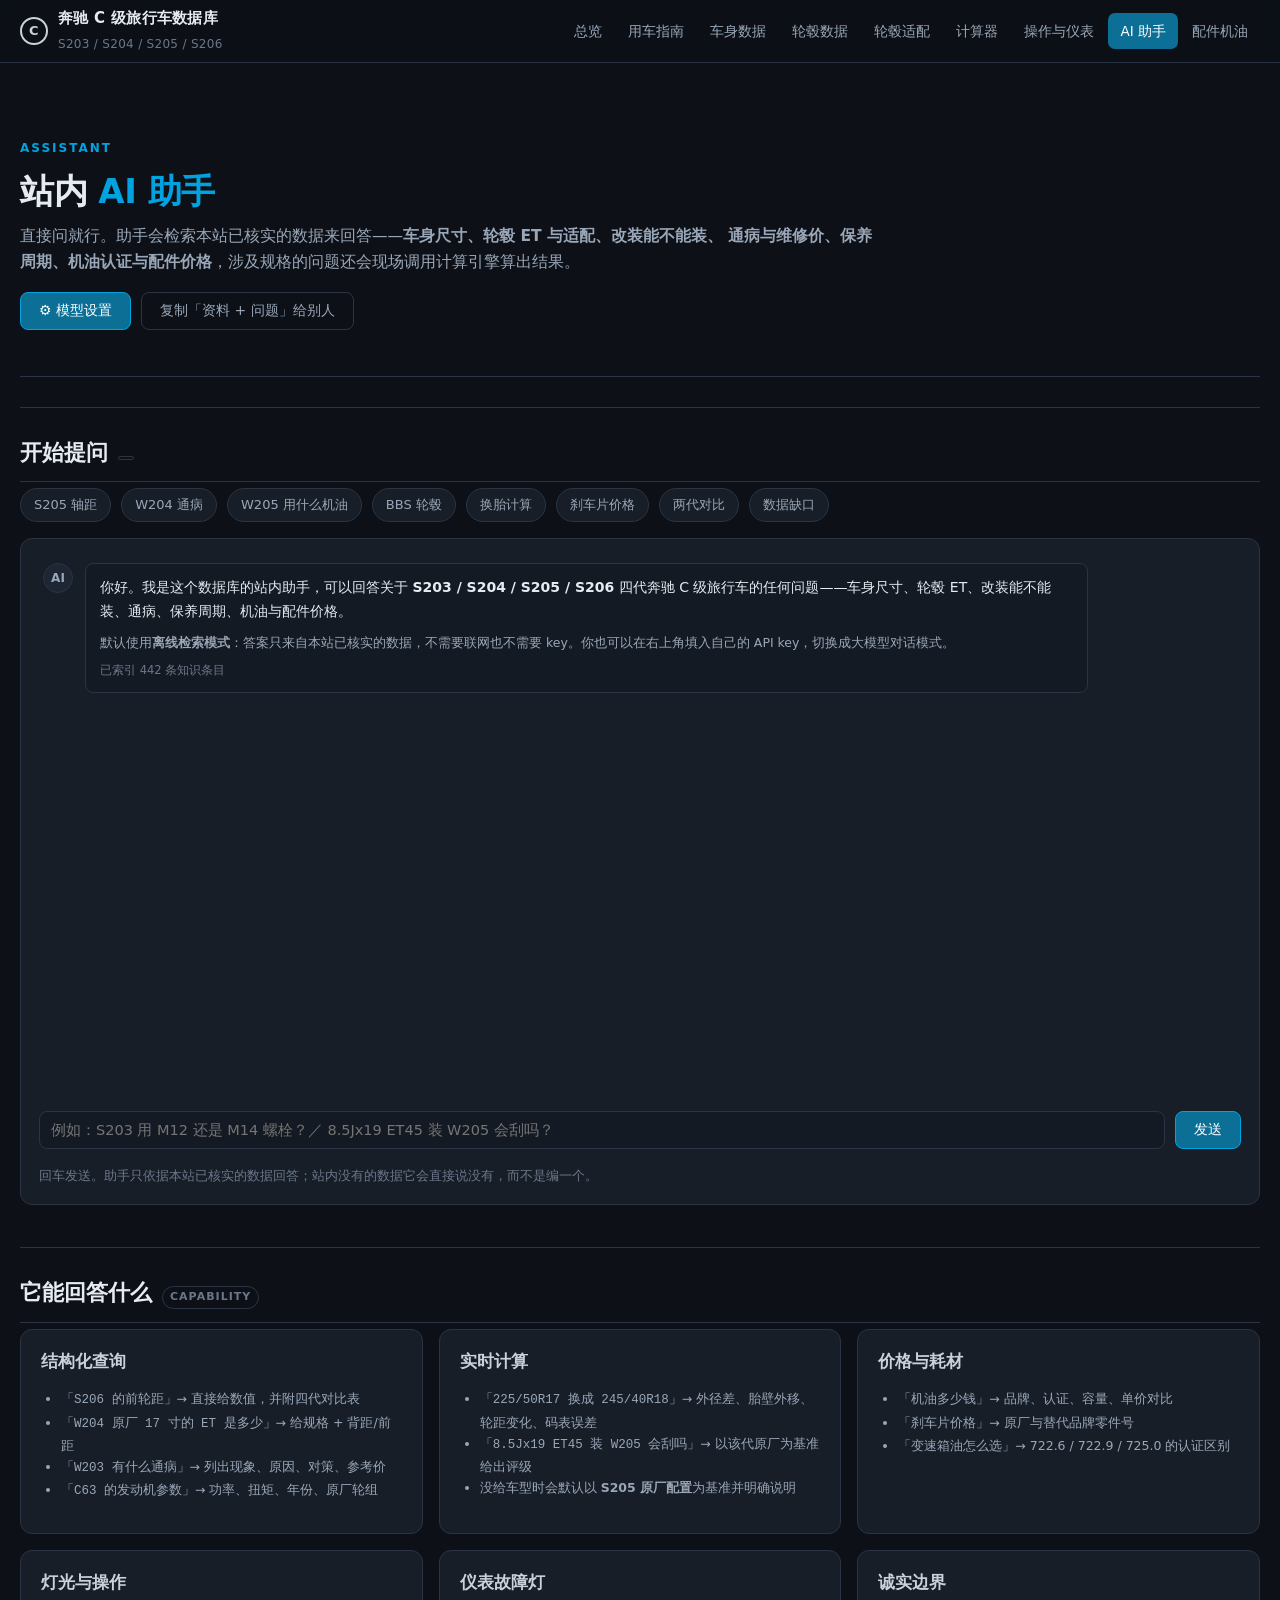
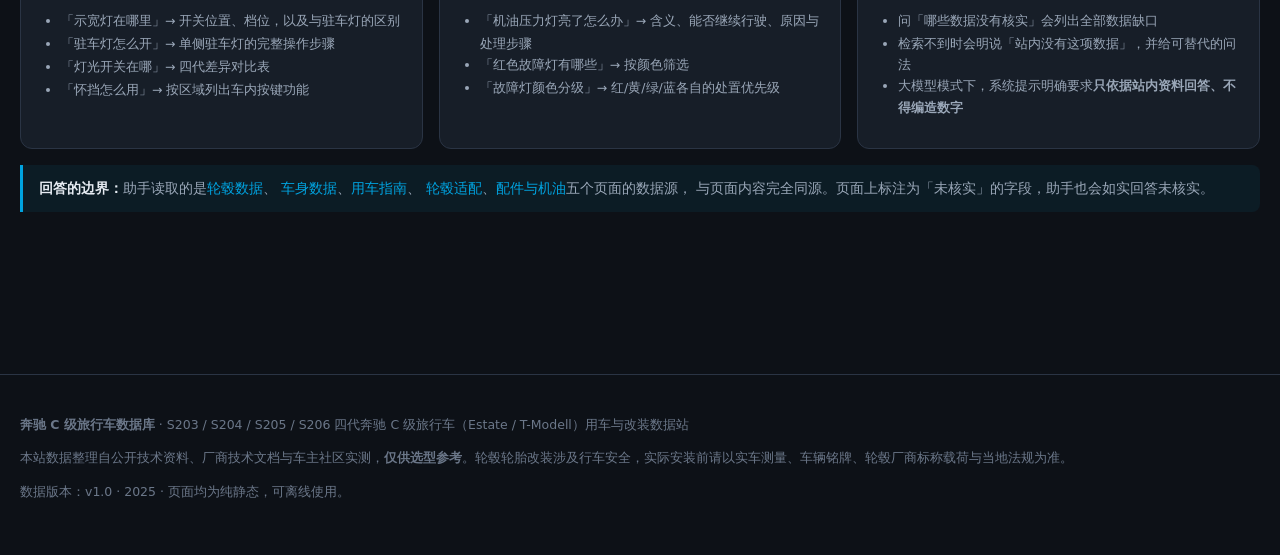
==== assistant.html @ 6a187854 "feat: 奔驰 C 级旅行车数据库（S203/S204/S205/S206） 纯静态站点，无框架、无构建、无依赖。  - 9 个页面：总览 / 用车指南 / 车身数据 / 轮毂数据 / 改装适配 /" ====
﻿<!DOCTYPE html>
<html lang="zh-CN">
<head>
<meta charset="UTF-8">
<meta name="viewport" content="width=device-width, initial-scale=1">
<title>AI 助手 · 奔驰 C 级旅行车数据库</title>
<meta name="description" content="奔驰 C 级旅行车数据库的站内 AI 助手：可以直接提问车身尺寸、轮毂 ET、改装能不能装、通病、保养周期、机油与配件价格，答案全部来自本站已核实数据。">
<link rel="icon" href="favicon.svg" type="image/svg+xml">
<link rel="stylesheet" href="assets/css/style.css">
</head>
<body>

<header class="topbar" id="site-header"></header>

<main class="wrap">

  <div class="hero">
    <span class="eyebrow">Assistant</span>
    <h1>站内 <span class="accent">AI 助手</span></h1>
    <p>直接问就行。助手会检索本站已核实的数据来回答——<strong>车身尺寸、轮毂 ET 与适配、改装能不能装、
       通病与维修价、保养周期、机油认证与配件价格</strong>，涉及规格的问题还会现场调用计算引擎算出结果。</p>
    <div class="toolbar mt16">
      <button type="button" id="llm-toggle">⚙ 模型设置</button>
      <button type="button" class="ghost" id="llm-copy">复制「资料 + 问题」给别人</button>
    </div>
  </div>

  <!-- ================= 模型设置 ================= -->
  <section id="llm-settings" class="hidden">
    <h2 id="settings">模型设置<span class="tag">可选</span></h2>
    <p class="lead">默认的<strong>离线检索模式</strong>不需要任何配置，答案完全来自本站数据。
       如果你希望助手用更自然的语言组织回答，可以填入自己的 API key 切换到<strong>大模型模式</strong>——
       检索到的本站资料会作为上下文一起发送，所以它仍然只依据本站数据回答。</p>

    <div class="grid cols-2">
      <div class="calc-panel">
        <div class="field">
          <label style="display:flex;align-items:center;gap:8px;cursor:pointer">
            <input type="checkbox" id="llm-enabled" style="width:auto">
            <span>启用大模型模式</span>
          </label>
        </div>
        <div class="field">
          <label>API Base URL <span class="hint">OpenAI 兼容接口</span></label>
          <input type="text" id="llm-base" placeholder="https://api.deepseek.com/v1">
        </div>
        <div class="field">
          <label>API Key <span class="hint">只保存在你自己的浏览器里</span></label>
          <input type="text" id="llm-key" placeholder="sk-...">
        </div>
        <div class="field">
          <label>模型名</label>
          <input type="text" id="llm-model" placeholder="deepseek-chat">
        </div>
        <button type="button" id="llm-save">保存设置</button>
        <p class="small faint mt16">
          常用配置：DeepSeek <span class="mono">https://api.deepseek.com/v1</span> + <span class="mono">deepseek-chat</span>；
          OpenAI <span class="mono">https://api.openai.com/v1</span> + <span class="mono">gpt-4o-mini</span>；
          OpenRouter <span class="mono">https://openrouter.ai/api/v1</span>。
        </p>
      </div>
      <div class="card">
        <h3 class="mt0">关于 key 与隐私</h3>
        <ul class="small muted" style="padding-left:20px">
          <li>key 只存在你浏览器的 <span class="mono">localStorage</span> 里，不会上传到本站——本站是纯静态页面，<strong>根本没有后端</strong>。</li>
          <li>请求由你的浏览器直接发往你填的 API 服务商，本站不经手。</li>
          <li>如果服务商不允许浏览器直连（CORS 限制），会提示失败并<strong>自动回落到离线检索</strong>，功能不受影响。</li>
          <li>不想配 key 也可以用右上角的「复制资料 + 问题」，粘贴到任意 AI 对话框里。</li>
        </ul>
        <div class="note warn mt16">
          <strong>为什么不内置 key？</strong>静态页面里的任何 key 都会随源码公开，等于泄露。
          让每个使用者填自己的 key 是这类站点唯一安全的做法。
        </div>
      </div>
    </div>
  </section>

  <hr class="soft">

  <!-- ================= 聊天区 ================= -->
  <section>
    <h2 id="chat">开始提问<span class="tag" id="kb-count"></span></h2>

    <div class="toolbar">
      <span class="chip" data-ask="S205 的轴距是多少">S205 轴距</span>
      <span class="chip" data-ask="W204 有什么通病">W204 通病</span>
      <span class="chip" data-ask="W205 用什么机油">W205 用什么机油</span>
      <span class="chip" data-ask="BBS 有哪些适配的轮毂">BBS 轮毂</span>
      <span class="chip" data-ask="225/50R17 换成 245/40R18 会怎样">换胎计算</span>
      <span class="chip" data-ask="刹车片多少钱">刹车片价格</span>
      <span class="chip" data-ask="S204 和 S205 的轴距差多少">两代对比</span>
      <span class="chip" data-ask="哪些数据没有核实">数据缺口</span>
    </div>

    <div class="chat-wrap">
      <div class="chat-log" id="chat-log"></div>
      <div class="chat-input-row">
        <input type="text" id="chat-input" autocomplete="off"
               placeholder="例如：S203 用 M12 还是 M14 螺栓？／ 8.5Jx19 ET45 装 W205 会刮吗？">
        <button type="button" id="chat-send">发送</button>
      </div>
      <div class="small faint mt16">
        回车发送。助手只依据本站已核实的数据回答；站内没有的数据它会直接说没有，而不是编一个。
      </div>
    </div>
  </section>

  <hr class="soft">

  <!-- ================= 能力说明 ================= -->
  <section>
    <h2 id="ability">它能回答什么<span class="tag">Capability</span></h2>
    <div class="grid cols-2">
      <div class="card">
        <h3 class="mt0">结构化查询</h3>
        <ul class="small muted" style="padding-left:20px">
          <li>「<span class="mono">S206 的前轮距</span>」→ 直接给数值，并附四代对比表</li>
          <li>「<span class="mono">W204 原厂 17 寸的 ET 是多少</span>」→ 给规格 + 背距/前距</li>
          <li>「<span class="mono">W203 有什么通病</span>」→ 列出现象、原因、对策、参考价</li>
          <li>「<span class="mono">C63 的发动机参数</span>」→ 功率、扭矩、年份、原厂轮组</li>
        </ul>
      </div>
      <div class="card">
        <h3 class="mt0">实时计算</h3>
        <ul class="small muted" style="padding-left:20px">
          <li>「<span class="mono">225/50R17 换成 245/40R18</span>」→ 外径差、胎壁外移、轮距变化、码表误差</li>
          <li>「<span class="mono">8.5Jx19 ET45 装 W205 会刮吗</span>」→ 以该代原厂为基准给出评级</li>
          <li>没给车型时会默认以 <strong>S205 原厂配置</strong>为基准并明确说明</li>
        </ul>
      </div>
      <div class="card">
        <h3 class="mt0">价格与耗材</h3>
        <ul class="small muted" style="padding-left:20px">
          <li>「<span class="mono">机油多少钱</span>」→ 品牌、认证、容量、单价对比</li>
          <li>「<span class="mono">刹车片价格</span>」→ 原厂与替代品牌零件号</li>
          <li>「<span class="mono">变速箱油怎么选</span>」→ 722.6 / 722.9 / 725.0 的认证区别</li>
        </ul>
      </div>
      <div class="card">
        <h3 class="mt0">灯光与操作</h3>
        <ul class="small muted" style="padding-left:20px">
          <li>「<span class="mono">示宽灯在哪里</span>」→ 开关位置、档位，以及与驻车灯的区别</li>
          <li>「<span class="mono">驻车灯怎么开</span>」→ 单侧驻车灯的完整操作步骤</li>
          <li>「<span class="mono">灯光开关在哪</span>」→ 四代差异对比表</li>
          <li>「<span class="mono">怀挡怎么用</span>」→ 按区域列出车内按键功能</li>
        </ul>
      </div>
      <div class="card">
        <h3 class="mt0">仪表故障灯</h3>
        <ul class="small muted" style="padding-left:20px">
          <li>「<span class="mono">机油压力灯亮了怎么办</span>」→ 含义、能否继续行驶、原因与处理步骤</li>
          <li>「<span class="mono">红色故障灯有哪些</span>」→ 按颜色筛选</li>
          <li>「<span class="mono">故障灯颜色分级</span>」→ 红/黄/绿/蓝各自的处置优先级</li>
        </ul>
      </div>
      <div class="card">
        <h3 class="mt0">诚实边界</h3>
        <ul class="small muted" style="padding-left:20px">
          <li>问「<span class="mono">哪些数据没有核实</span>」会列出全部数据缺口</li>
          <li>检索不到时会明说「站内没有这项数据」，并给可替代的问法</li>
          <li>大模型模式下，系统提示明确要求<strong>只依据站内资料回答、不得编造数字</strong></li>
        </ul>
      </div>
    </div>

    <div class="note mt16">
      <strong>回答的边界：</strong>助手读取的是<a href="wheels.html">轮毂数据</a>、
      <a href="specs.html">车身数据</a>、<a href="guide.html">用车指南</a>、
      <a href="fitment.html">轮毂适配</a>、<a href="parts.html">配件与机油</a>五个页面的数据源，
      与页面内容完全同源。页面上标注为「未核实」的字段，助手也会如实回答未核实。
    </div>
  </section>

</main>

<footer class="footer" id="site-footer"></footer>

<script src="data/c-class-data.js"></script>
<script src="data/wheel-brands.js"></script>
<script src="data/controls-data.js"></script>
<script src="assets/js/app.js"></script>
<script src="assets/js/wheel-calc.js"></script>
<script src="assets/js/car-icons.js"></script>
<script src="assets/js/kb.js"></script>
<script src="assets/js/assistant.js"></script>
</body>
</html>
---- assets/css/style.css ----
/* ==========================================================================
   奔驰 C 级旅行车（S203 / S204 / S205 / S206）用车与改装数据库
   统一样式表
   ========================================================================== */

:root {
  /* 配色：深色底 + 奔驰银 + AMG 点缀 */
  --bg: #0d1117;
  --bg-soft: #141a23;
  --panel: #171e28;
  --panel-2: #1d2632;
  --line: #2a3444;
  --line-soft: #222b38;

  --text: #e6ebf2;
  --text-dim: #9aa7b8;
  --text-faint: #6b7789;

  --accent: #00a3e0;        /* 奔驰蓝 */
  --accent-dim: #0b6f96;
  --silver: #c9d1d9;
  --amg: #e10600;           /* AMG 红 */
  --ok: #3fb950;
  --warn: #d29922;
  --bad: #f85149;
  --purple: #a371f7;

  --radius: 12px;
  --radius-sm: 8px;
  --shadow: 0 6px 24px rgba(0, 0, 0, .35);
  --mono: "SFMono-Regular", Consolas, "Liberation Mono", Menlo, monospace;
  --sans: "Segoe UI", "Microsoft YaHei", "PingFang SC", "Hiragino Sans GB", system-ui, sans-serif;
}

* { box-sizing: border-box; }

html { scroll-behavior: smooth; scroll-padding-top: 84px; }

body {
  margin: 0;
  background: var(--bg);
  color: var(--text);
  font-family: var(--sans);
  font-size: 15px;
  line-height: 1.7;
  -webkit-font-smoothing: antialiased;
}

a { color: var(--accent); text-decoration: none; }
a:hover { text-decoration: underline; }

/* ---------- 顶部导航 ---------- */
.topbar {
  position: sticky;
  top: 0;
  z-index: 100;
  background: rgba(13, 17, 23, .92);
  backdrop-filter: blur(10px);
  border-bottom: 1px solid var(--line);
}

.topbar-inner {
  max-width: 1280px;
  margin: 0 auto;
  padding: 0 20px;
  display: flex;
  align-items: center;
  gap: 22px;
  min-height: 62px;
  flex-wrap: wrap;
}

.brand {
  display: flex;
  align-items: center;
  gap: 10px;
  font-weight: 700;
  font-size: 15px;
  color: var(--text);
  letter-spacing: .3px;
  white-space: nowrap;
}
.brand:hover { text-decoration: none; }
.brand .mark {
  width: 28px; height: 28px;
  display: grid; place-items: center;
  border: 2px solid var(--silver);
  border-radius: 50%;
  font-size: 13px;
  color: var(--silver);
  flex: 0 0 auto;
}
.brand small { color: var(--text-faint); font-weight: 400; font-size: 12px; }

.nav { display: flex; gap: 2px; flex-wrap: wrap; margin-left: auto; }
.nav a {
  padding: 7px 12px;
  border-radius: 7px;
  color: var(--text-dim);
  font-size: 13.5px;
  white-space: nowrap;
  transition: .15s;
}
.nav a:hover { background: var(--panel-2); color: var(--text); text-decoration: none; }
.nav a.active { background: var(--accent-dim); color: #fff; }

/* ---------- 布局 ---------- */
.wrap { max-width: 1280px; margin: 0 auto; padding: 28px 20px 80px; }

.hero {
  padding: 44px 0 30px;
  border-bottom: 1px solid var(--line);
  margin-bottom: 30px;
}
.hero h1 {
  margin: 0 0 10px;
  font-size: 34px;
  line-height: 1.25;
  letter-spacing: -.5px;
}
.hero h1 .accent { color: var(--accent); }
.hero p { margin: 0; color: var(--text-dim); max-width: 860px; font-size: 15.5px; }
.hero .eyebrow {
  display: inline-block;
  font-size: 12px;
  letter-spacing: 2px;
  text-transform: uppercase;
  color: var(--accent);
  margin-bottom: 12px;
  font-weight: 600;
}

section { margin-bottom: 42px; }

h2 {
  font-size: 22px;
  margin: 0 0 6px;
  padding-bottom: 10px;
  border-bottom: 1px solid var(--line);
  display: flex;
  align-items: baseline;
  gap: 10px;
  flex-wrap: wrap;
}
h2 .tag {
  font-size: 11px;
  font-weight: 600;
  letter-spacing: 1px;
  color: var(--text-faint);
  border: 1px solid var(--line);
  padding: 1px 7px;
  border-radius: 20px;
  text-transform: uppercase;
}
h3 { font-size: 16.5px; margin: 26px 0 10px; color: var(--silver); }
h4 { font-size: 14.5px; margin: 18px 0 8px; color: var(--text-dim); }
.lead { color: var(--text-dim); margin: 10px 0 18px; }

/* ---------- 卡片 ---------- */
.grid { display: grid; gap: 16px; }
.grid.cols-2 { grid-template-columns: repeat(auto-fit, minmax(340px, 1fr)); }
.grid.cols-3 { grid-template-columns: repeat(auto-fit, minmax(260px, 1fr)); }
.grid.cols-4 { grid-template-columns: repeat(auto-fit, minmax(200px, 1fr)); }

.card {
  background: var(--panel);
  border: 1px solid var(--line);
  border-radius: var(--radius);
  padding: 18px 20px;
  transition: .18s;
}
.card.hover:hover { border-color: var(--accent-dim); transform: translateY(-2px); }
.card h3 { margin-top: 0; }
.card p:last-child { margin-bottom: 0; }
.card .card-meta {
  font-size: 12.5px;
  color: var(--text-faint);
  font-family: var(--mono);
  margin-bottom: 8px;
}

.stat {
  background: var(--panel);
  border: 1px solid var(--line);
  border-left: 3px solid var(--accent);
  border-radius: var(--radius-sm);
  padding: 12px 16px;
}
.stat .k { font-size: 12px; color: var(--text-faint); letter-spacing: .5px; }
.stat .v { font-size: 20px; font-weight: 700; font-family: var(--mono); margin-top: 2px; }
.stat .v small { font-size: 12px; color: var(--text-dim); font-weight: 400; margin-left: 3px; }

/* ---------- 表格 ---------- */
/* grid / flex 项的 min-width 默认是 auto，内含 min-width 的表格会把布局撑破，
   因此在窄屏下必须显式允许收缩，让 .table-scroll 自己横向滚动 */
.grid > *, .calc-grid > * { min-width: 0; }

.table-scroll {
  overflow-x: auto;
  max-width: 100%;
  min-width: 0;
  border: 1px solid var(--line);
  border-radius: var(--radius);
  background: var(--panel);
  -webkit-overflow-scrolling: touch;
}
table { border-collapse: collapse; width: 100%; font-size: 13.5px; min-width: 560px; }
thead th {
  background: var(--panel-2);
  text-align: left;
  padding: 11px 14px;
  font-weight: 600;
  color: var(--silver);
  border-bottom: 1px solid var(--line);
  white-space: nowrap;
  position: sticky; top: 0;
}
tbody td { padding: 10px 14px; border-bottom: 1px solid var(--line-soft); vertical-align: top; }
tbody tr:last-child td { border-bottom: none; }
tbody tr:hover { background: rgba(0, 163, 224, .05); }
td.num, th.num { text-align: right; font-family: var(--mono); white-space: nowrap; }
td.mono { font-family: var(--mono); }
td.nowrap { white-space: nowrap; }

/* ---------- 标记 ---------- */
.badge {
  display: inline-block;
  padding: 1px 8px;
  border-radius: 20px;
  font-size: 11.5px;
  font-weight: 600;
  line-height: 1.7;
  white-space: nowrap;
}
.badge.ok   { background: rgba(63,185,80,.15);  color: var(--ok);   border: 1px solid rgba(63,185,80,.35); }
.badge.warn { background: rgba(210,153,34,.15); color: var(--warn); border: 1px solid rgba(210,153,34,.35); }
.badge.bad  { background: rgba(248,81,73,.15);  color: var(--bad);  border: 1px solid rgba(248,81,73,.35); }
.badge.info { background: rgba(0,163,224,.15);  color: var(--accent); border: 1px solid rgba(0,163,224,.35); }
.badge.amg  { background: rgba(225,6,0,.15);    color: #ff6b63;     border: 1px solid rgba(225,6,0,.4); }
.badge.gray { background: var(--panel-2);       color: var(--text-dim); border: 1px solid var(--line); }

.note {
  border-left: 3px solid var(--accent);
  background: rgba(0,163,224,.07);
  padding: 12px 16px;
  border-radius: 0 var(--radius-sm) var(--radius-sm) 0;
  margin: 16px 0;
  font-size: 13.5px;
  color: var(--text-dim);
}
.note.warn { border-color: var(--warn); background: rgba(210,153,34,.08); }
.note.bad  { border-color: var(--bad);  background: rgba(248,81,73,.08); }
.note strong { color: var(--text); }

/* ---------- 代际时间线 ---------- */
.timeline { position: relative; padding-left: 0; display: grid; gap: 14px; }
.gen-card {
  display: grid;
  grid-template-columns: 150px 1fr;
  gap: 20px;
  background: var(--panel);
  border: 1px solid var(--line);
  border-radius: var(--radius);
  padding: 18px 20px;
  transition: .18s;
}
.gen-card:hover { border-color: var(--accent-dim); }
.gen-card .gen-id { border-right: 1px solid var(--line); padding-right: 16px; }
.gen-card .gen-id .code { font-size: 24px; font-weight: 700; font-family: var(--mono); color: var(--accent); }
.gen-card .gen-id .yrs { font-size: 12.5px; color: var(--text-faint); font-family: var(--mono); }
.gen-card .gen-id .ord { font-size: 12px; color: var(--text-dim); margin-top: 6px; }
.gen-card h3 { margin: 0 0 6px; font-size: 16px; color: var(--text); }
.gen-card p { margin: 0 0 10px; font-size: 13.5px; color: var(--text-dim); }
.gen-card .chips { display: flex; gap: 6px; flex-wrap: wrap; }

/* ---------- 计算器 ---------- */
.calc-grid { display: grid; grid-template-columns: repeat(auto-fit, minmax(320px, 1fr)); gap: 20px; }
.calc-panel {
  background: var(--panel);
  border: 1px solid var(--line);
  border-radius: var(--radius);
  padding: 20px;
}
.calc-panel h3 { margin-top: 0; }
.field { margin-bottom: 13px; }
.field label {
  display: block;
  font-size: 12.5px;
  color: var(--text-dim);
  margin-bottom: 5px;
  font-weight: 500;
}
.field .hint { color: var(--text-faint); font-weight: 400; font-size: 11.5px; }
input[type="number"], input[type="text"], select {
  width: 100%;
  background: var(--bg-soft);
  border: 1px solid var(--line);
  color: var(--text);
  padding: 9px 11px;
  border-radius: var(--radius-sm);
  font-family: var(--mono);
  font-size: 14px;
  outline: none;
  transition: .15s;
}
input:focus, select:focus { border-color: var(--accent); box-shadow: 0 0 0 3px rgba(0,163,224,.15); }
select { font-family: var(--sans); }
.row2 { display: grid; grid-template-columns: 1fr 1fr; gap: 10px; }
.row3 { display: grid; grid-template-columns: 1fr 1fr 1fr; gap: 10px; }

button, .btn {
  background: var(--accent-dim);
  color: #fff;
  border: 1px solid var(--accent);
  padding: 9px 18px;
  border-radius: var(--radius-sm);
  font-size: 14px;
  font-family: var(--sans);
  cursor: pointer;
  transition: .15s;
}
button:hover, .btn:hover { background: var(--accent); text-decoration: none; }
button.ghost { background: transparent; border-color: var(--line); color: var(--text-dim); }
button.ghost:hover { background: var(--panel-2); color: var(--text); }

.result-box {
  background: var(--bg-soft);
  border: 1px solid var(--line);
  border-radius: var(--radius-sm);
  padding: 14px 16px;
  font-family: var(--mono);
  font-size: 13.5px;
}
.result-box .line {
  display: flex;
  justify-content: space-between;
  gap: 14px;
  padding: 5px 0;
  border-bottom: 1px dashed var(--line-soft);
}
.result-box .line:last-child { border-bottom: none; }
.result-box .line .lbl { color: var(--text-dim); font-family: var(--sans); }
.result-box .line .val { font-weight: 700; text-align: right; }
.val.ok { color: var(--ok); } .val.warn { color: var(--warn); } .val.bad { color: var(--bad); }

.gauge {
  height: 8px;
  background: var(--bg-soft);
  border-radius: 20px;
  overflow: hidden;
  margin: 4px 0 12px;
  border: 1px solid var(--line);
}
.gauge span { display: block; height: 100%; background: var(--accent); transition: width .25s; }
.gauge span.warn { background: var(--warn); }
.gauge span.bad { background: var(--bad); }

/* ---------- 搜索/筛选 ---------- */
.toolbar {
  display: flex;
  gap: 10px;
  flex-wrap: wrap;
  align-items: center;
  margin-bottom: 16px;
}
.toolbar input[type="text"] { max-width: 320px; }
.toolbar select { max-width: 220px; }
.chip {
  border: 1px solid var(--line);
  background: var(--panel);
  color: var(--text-dim);
  padding: 5px 13px;
  border-radius: 20px;
  font-size: 13px;
  cursor: pointer;
  transition: .15s;
  user-select: none;
}
.chip:hover { border-color: var(--accent-dim); color: var(--text); }
.chip.active { background: var(--accent-dim); border-color: var(--accent); color: #fff; }

/* ---------- 页脚 ---------- */
.footer {
  border-top: 1px solid var(--line);
  margin-top: 40px;
  padding: 26px 20px 40px;
  color: var(--text-faint);
  font-size: 12.5px;
}
.footer-inner { max-width: 1280px; margin: 0 auto; }
.footer a { color: var(--text-dim); }

/* ---------- 工具类 ---------- */
.muted { color: var(--text-dim); }
.faint { color: var(--text-faint); }
.small { font-size: 12.5px; }
.mono { font-family: var(--mono); }
.mt0 { margin-top: 0; } .mb0 { margin-bottom: 0; }
.mt16 { margin-top: 16px; } .mt24 { margin-top: 24px; }
.center { text-align: center; }
.hidden { display: none !important; }
hr.soft { border: none; border-top: 1px solid var(--line); margin: 26px 0; }

kbd {
  background: var(--panel-2);
  border: 1px solid var(--line);
  border-bottom-width: 2px;
  border-radius: 5px;
  padding: 1px 6px;
  font-family: var(--mono);
  font-size: 12px;
}

@media (max-width: 720px) {
  .hero h1 { font-size: 26px; }
  .gen-card { grid-template-columns: 1fr; gap: 10px; }
  .gen-card .gen-id { border-right: none; border-bottom: 1px solid var(--line); padding: 0 0 10px; }
  .nav { margin-left: 0; width: 100%; }
  .wrap { padding: 20px 14px 60px; }
  .row3 { grid-template-columns: 1fr; }
  .topbar-inner { min-height: auto; padding: 10px 14px; }
  html { scroll-padding-top: 130px; }
}

/* ---------- AI 助手 ---------- */
.chat-wrap {
  background: var(--panel);
  border: 1px solid var(--line);
  border-radius: var(--radius);
  padding: 18px;
}
.chat-log {
  height: 540px;
  overflow-y: auto;
  padding: 6px 4px 12px;
  display: flex;
  flex-direction: column;
  gap: 16px;
  scroll-behavior: smooth;
}
.msg { display: flex; gap: 12px; align-items: flex-start; }
.msg-av {
  flex: 0 0 auto;
  width: 30px; height: 30px;
  border-radius: 50%;
  display: grid; place-items: center;
  font-size: 12px; font-weight: 700;
  background: var(--panel-2);
  border: 1px solid var(--line);
  color: var(--text-dim);
}
.msg-user { flex-direction: row-reverse; }
.msg-user .msg-av { background: var(--accent-dim); border-color: var(--accent); color: #fff; }
.msg-body {
  max-width: 84%;
  background: var(--bg-soft);
  border: 1px solid var(--line);
  border-radius: var(--radius-sm);
  padding: 12px 14px;
  font-size: 14px;
  overflow-x: auto;
}
.msg-user .msg-body { background: rgba(0,163,224,.12); border-color: var(--accent-dim); }
.msg-body p { margin: 0 0 8px; }
.msg-body p:last-child { margin-bottom: 0; }
.msg-body > table { min-width: 420px; font-size: 12.5px; }
.msg-body th, .msg-body td { padding: 7px 9px; }
.msg-body .table-scroll { margin: 10px 0; }
.msg-body .table-scroll table { min-width: 420px; }
.msg-body h3 { margin: 0 0 6px; }
.msg-body .card { padding: 12px 14px; background: var(--panel); }
.msg-body .result-box { font-size: 12.5px; }
.msg-links { margin-top: 10px; display: flex; gap: 14px; flex-wrap: wrap; }
.msg-links a { font-size: 12.5px; }
.msg-meta { margin-top: 8px; font-size: 11.5px; color: var(--text-faint); }
.chat-input-row { display: flex; gap: 10px; margin-top: 14px; }
.chat-input-row input { flex: 1; font-family: var(--sans); font-size: 14.5px; }
.chat-input-row button { white-space: nowrap; }
.dot {
  display: inline-block; width: 6px; height: 6px; margin-right: 4px;
  border-radius: 50%; background: var(--text-dim);
  animation: blink 1.2s infinite;
}
.dot:nth-child(2) { animation-delay: .2s; }
.dot:nth-child(3) { animation-delay: .4s; }
@keyframes blink { 0%, 60%, 100% { opacity: .25; } 30% { opacity: 1; } }
.src { font-size: 12.5px; white-space: nowrap; }

@media (max-width: 720px) {
  .chat-log { height: 62vh; }
  .msg-body { max-width: 92%; }
  .chat-input-row { flex-direction: column; }
}

/* ---------- 仪表故障灯 / 操作页 ---------- */
.wl-svg { display: block; }
.wl-row { display: flex; align-items: center; gap: 12px; }
.wl-icon {
  flex: 0 0 auto;
  display: grid; place-items: center;
  background: var(--bg);
  border: 1px solid var(--line);
  border-radius: 10px;
  padding: 6px;
}
.wl-card {
  background: var(--panel);
  border: 1px solid var(--line);
  border-left: 4px solid var(--line);
  border-radius: var(--radius);
  padding: 16px 18px;
  margin-bottom: 16px;
}
.wl-red { border-left-color: var(--bad); }
.wl-amber { border-left-color: var(--warn); }
.wl-green { border-left-color: var(--ok); }
.wl-blue { border-left-color: var(--accent); }
.wl-gray { border-left-color: var(--text-faint); }
.wl-head { display: flex; gap: 14px; align-items: center; margin-bottom: 10px; }
.wl-title h3 { margin: 0 0 6px; font-size: 16px; color: var(--text); }
.wl-badges { display: flex; gap: 6px; flex-wrap: wrap; }
.wl-card h4 {
  font-size: 12px; color: var(--text-faint); margin: 0 0 6px;
  letter-spacing: .5px;
}
.wl-card ul, .wl-card ol { margin: 0; padding-left: 18px; }
.wl-card li { margin-bottom: 4px; }
.wl-rule {
  background: var(--panel);
  border: 1px solid var(--line);
  border-left: 4px solid var(--line);
  border-radius: var(--radius-sm);
  padding: 14px 16px;
}
.wl-rule-head { display: flex; align-items: center; gap: 10px; margin-bottom: 8px; font-size: 15px; }
.wl-rule-red { border-left-color: var(--bad); }
.wl-rule-amber { border-left-color: var(--warn); }
.wl-rule-green { border-left-color: var(--ok); }
.wl-rule-blue { border-left-color: var(--accent); }

@media print {
  .topbar, .footer { display: none; }
  body { background: #fff; color: #000; }
  .card, .table-scroll, .calc-panel { border-color: #ccc; background: #fff; }
}
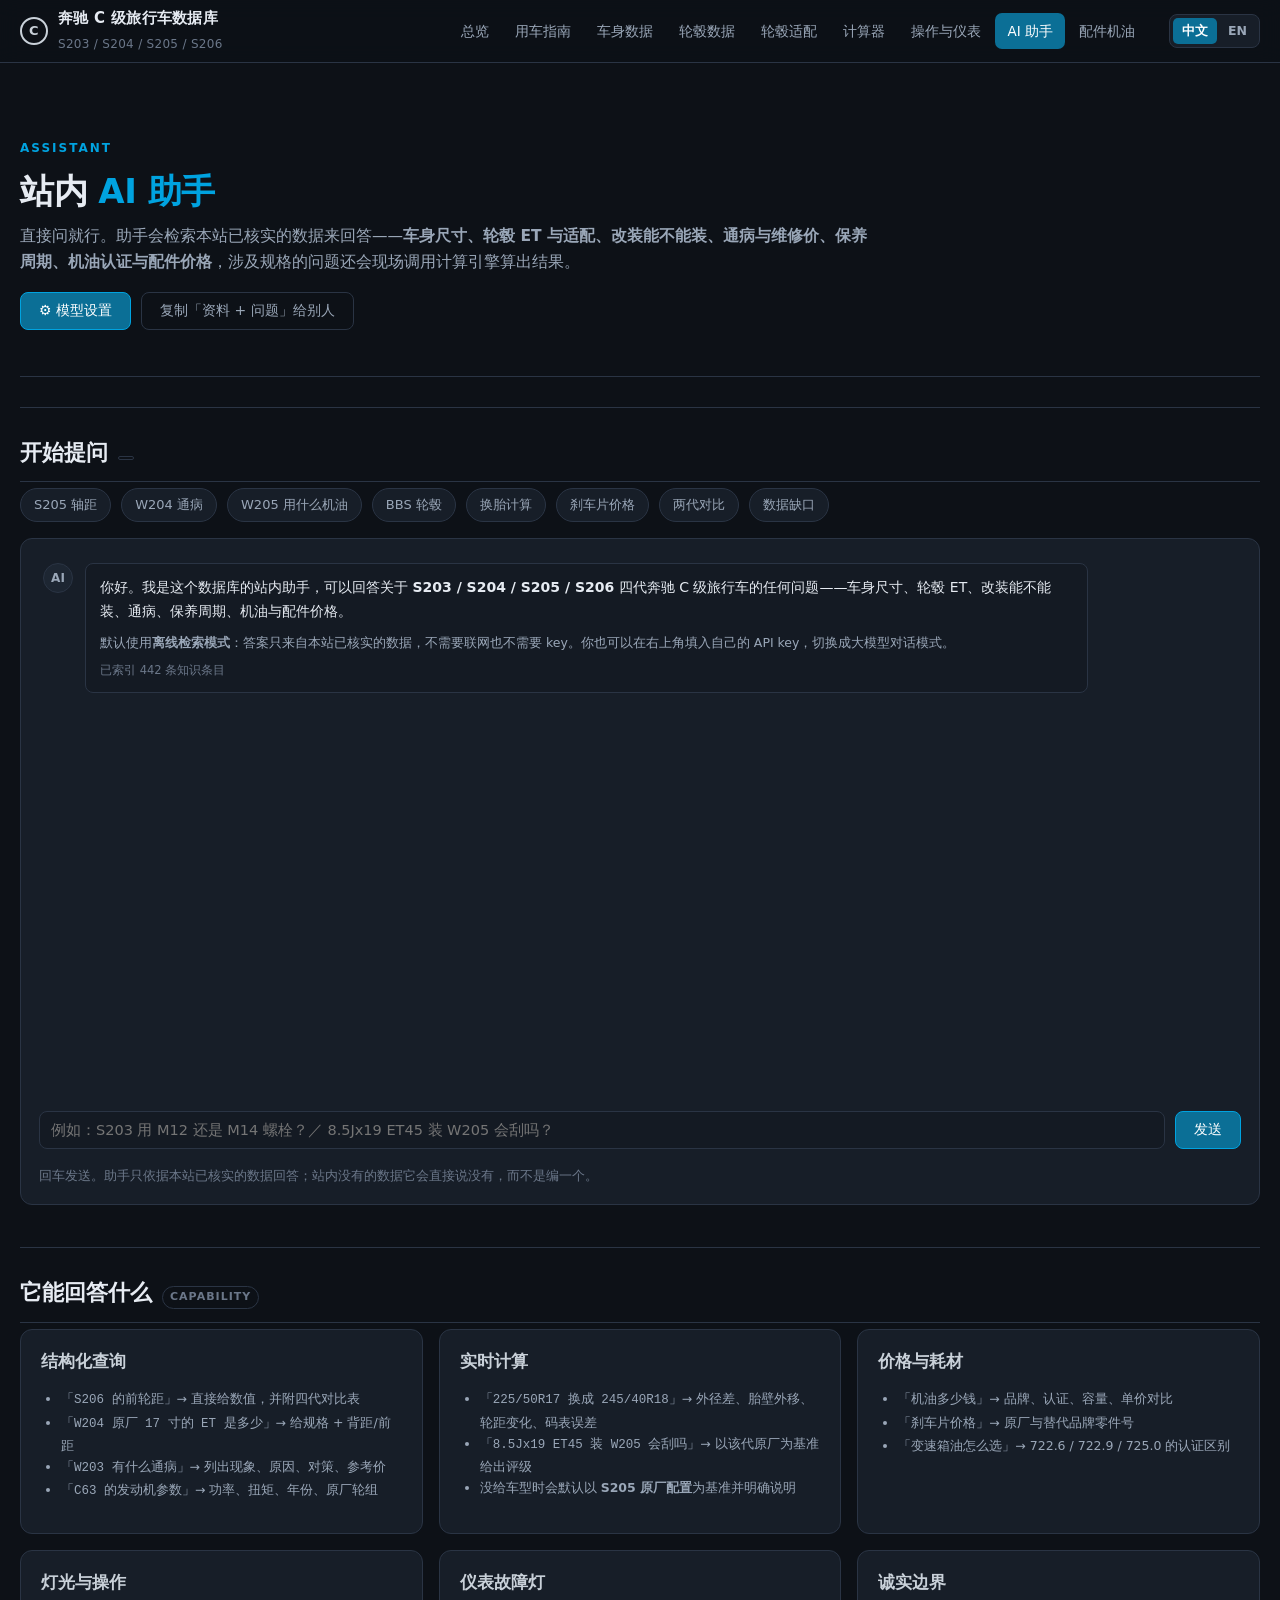
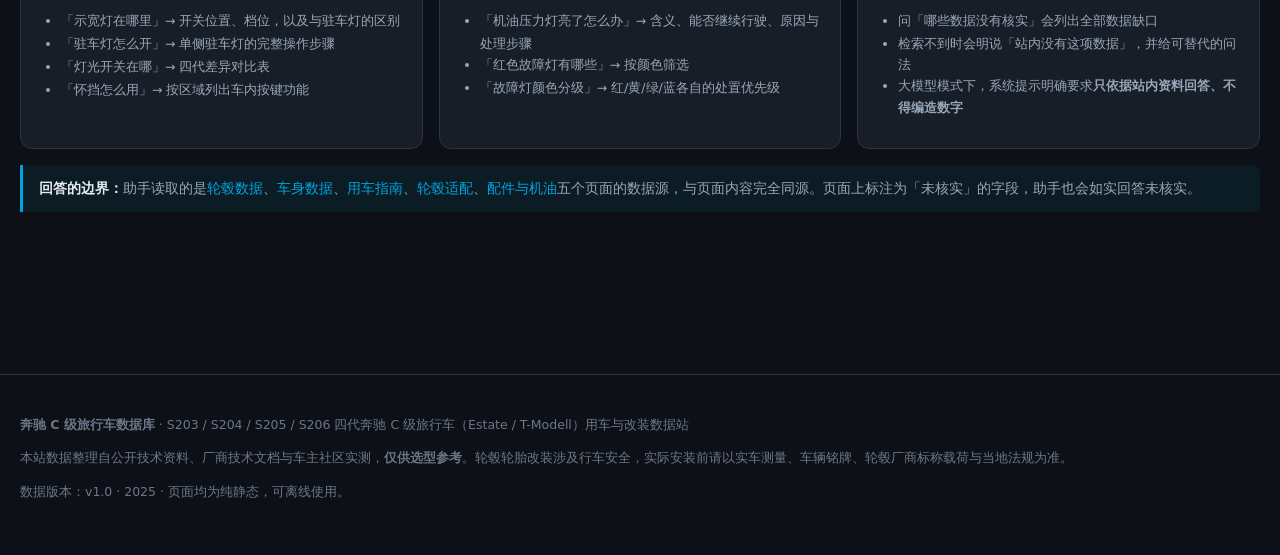
==== commit 218e6d52: "feat(i18n): 全站中英双语完成（页面 + 数据层） 页面级（9 个页面全部完成）： - specs / guide / wheels / fitment / calculator / par" ====
--- a/assistant.html
+++ b/assistant.html
@@ -1,10 +1,10 @@
-﻿<!DOCTYPE html>
-<html lang="zh-CN">
+<!DOCTYPE html>
+<html lang="zh-CN" data-i18n-title="pg.assistant.docTitle">
 <head>
 <meta charset="UTF-8">
 <meta name="viewport" content="width=device-width, initial-scale=1">
 <title>AI 助手 · 奔驰 C 级旅行车数据库</title>
-<meta name="description" content="奔驰 C 级旅行车数据库的站内 AI 助手：可以直接提问车身尺寸、轮毂 ET、改装能不能装、通病、保养周期、机油与配件价格，答案全部来自本站已核实数据。">
+<meta name="description" content="奔驰 C 级旅行车数据库的站内 AI 助手：可以直接提问车身尺寸、轮毂 ET、改装能不能装、通病、保养周期、机油与配件价格，答案全部来自本站已核实数据。" data-i18n-attr="content:pg.assistant.docDesc">
 <link rel="icon" href="favicon.svg" type="image/svg+xml">
 <link rel="stylesheet" href="assets/css/style.css">
 </head>
@@ -15,20 +15,20 @@
 <main class="wrap">
 
   <div class="hero">
-    <span class="eyebrow">Assistant</span>
-    <h1>站内 <span class="accent">AI 助手</span></h1>
-    <p>直接问就行。助手会检索本站已核实的数据来回答——<strong>车身尺寸、轮毂 ET 与适配、改装能不能装、
+    <span class="eyebrow" data-i18n="pg.assistant.hero.eyebrow">Assistant</span>
+    <h1><span data-i18n="pg.assistant.hero.title.before">站内 </span><span class="accent" data-i18n="pg.assistant.hero.title.accent">AI 助手</span></h1>
+    <p data-i18n-html="pg.assistant.hero.desc">直接问就行。助手会检索本站已核实的数据来回答——<strong>车身尺寸、轮毂 ET 与适配、改装能不能装、
        通病与维修价、保养周期、机油认证与配件价格</strong>，涉及规格的问题还会现场调用计算引擎算出结果。</p>
     <div class="toolbar mt16">
-      <button type="button" id="llm-toggle">⚙ 模型设置</button>
-      <button type="button" class="ghost" id="llm-copy">复制「资料 + 问题」给别人</button>
+      <button type="button" id="llm-toggle" data-i18n="pg.assistant.hero.btnSettings">⚙ 模型设置</button>
+      <button type="button" class="ghost" id="llm-copy" data-i18n="pg.assistant.hero.btnCopy">复制「资料 + 问题」给别人</button>
     </div>
   </div>
 
   <!-- ================= 模型设置 ================= -->
   <section id="llm-settings" class="hidden">
-    <h2 id="settings">模型设置<span class="tag">可选</span></h2>
-    <p class="lead">默认的<strong>离线检索模式</strong>不需要任何配置，答案完全来自本站数据。
+    <h2 id="settings"><span data-i18n="pg.assistant.settings.title">模型设置</span><span class="tag" data-i18n="pg.assistant.settings.tag">可选</span></h2>
+    <p class="lead" data-i18n-html="pg.assistant.settings.lead">默认的<strong>离线检索模式</strong>不需要任何配置，答案完全来自本站数据。
        如果你希望助手用更自然的语言组织回答，可以填入自己的 API key 切换到<strong>大模型模式</strong>——
        检索到的本站资料会作为上下文一起发送，所以它仍然只依据本站数据回答。</p>
 
@@ -37,37 +37,37 @@
         <div class="field">
           <label style="display:flex;align-items:center;gap:8px;cursor:pointer">
             <input type="checkbox" id="llm-enabled" style="width:auto">
-            <span>启用大模型模式</span>
+            <span data-i18n="pg.assistant.settings.enabled">启用大模型模式</span>
           </label>
         </div>
         <div class="field">
-          <label>API Base URL <span class="hint">OpenAI 兼容接口</span></label>
+          <label data-i18n-html="pg.assistant.settings.base.label">API Base URL <span class="hint">OpenAI 兼容接口</span></label>
           <input type="text" id="llm-base" placeholder="https://api.deepseek.com/v1">
         </div>
         <div class="field">
-          <label>API Key <span class="hint">只保存在你自己的浏览器里</span></label>
+          <label data-i18n-html="pg.assistant.settings.key.label">API Key <span class="hint">只保存在你自己的浏览器里</span></label>
           <input type="text" id="llm-key" placeholder="sk-...">
         </div>
         <div class="field">
-          <label>模型名</label>
+          <label data-i18n="pg.assistant.settings.model.label">模型名</label>
           <input type="text" id="llm-model" placeholder="deepseek-chat">
         </div>
-        <button type="button" id="llm-save">保存设置</button>
-        <p class="small faint mt16">
+        <button type="button" id="llm-save" data-i18n="pg.assistant.settings.save">保存设置</button>
+        <p class="small faint mt16" data-i18n-html="pg.assistant.settings.presets">
           常用配置：DeepSeek <span class="mono">https://api.deepseek.com/v1</span> + <span class="mono">deepseek-chat</span>；
           OpenAI <span class="mono">https://api.openai.com/v1</span> + <span class="mono">gpt-4o-mini</span>；
           OpenRouter <span class="mono">https://openrouter.ai/api/v1</span>。
         </p>
       </div>
       <div class="card">
-        <h3 class="mt0">关于 key 与隐私</h3>
+        <h3 class="mt0" data-i18n="pg.assistant.privacy.title">关于 key 与隐私</h3>
         <ul class="small muted" style="padding-left:20px">
-          <li>key 只存在你浏览器的 <span class="mono">localStorage</span> 里，不会上传到本站——本站是纯静态页面，<strong>根本没有后端</strong>。</li>
-          <li>请求由你的浏览器直接发往你填的 API 服务商，本站不经手。</li>
-          <li>如果服务商不允许浏览器直连（CORS 限制），会提示失败并<strong>自动回落到离线检索</strong>，功能不受影响。</li>
-          <li>不想配 key 也可以用右上角的「复制资料 + 问题」，粘贴到任意 AI 对话框里。</li>
+          <li data-i18n-html="pg.assistant.privacy.li1">key 只存在你浏览器的 <span class="mono">localStorage</span> 里，不会上传到本站——本站是纯静态页面，<strong>根本没有后端</strong>。</li>
+          <li data-i18n="pg.assistant.privacy.li2">请求由你的浏览器直接发往你填的 API 服务商，本站不经手。</li>
+          <li data-i18n-html="pg.assistant.privacy.li3">如果服务商不允许浏览器直连（CORS 限制），会提示失败并<strong>自动回落到离线检索</strong>，功能不受影响。</li>
+          <li data-i18n="pg.assistant.privacy.li4">不想配 key 也可以用右上角的「复制资料 + 问题」，粘贴到任意 AI 对话框里。</li>
         </ul>
-        <div class="note warn mt16">
+        <div class="note warn mt16" data-i18n-html="pg.assistant.privacy.warn">
           <strong>为什么不内置 key？</strong>静态页面里的任何 key 都会随源码公开，等于泄露。
           让每个使用者填自己的 key 是这类站点唯一安全的做法。
         </div>
@@ -79,27 +79,28 @@
 
   <!-- ================= 聊天区 ================= -->
   <section>
-    <h2 id="chat">开始提问<span class="tag" id="kb-count"></span></h2>
+    <h2 id="chat"><span data-i18n="pg.assistant.chat.title">开始提问</span><span class="tag" id="kb-count"></span></h2>
 
     <div class="toolbar">
-      <span class="chip" data-ask="S205 的轴距是多少">S205 轴距</span>
-      <span class="chip" data-ask="W204 有什么通病">W204 通病</span>
-      <span class="chip" data-ask="W205 用什么机油">W205 用什么机油</span>
-      <span class="chip" data-ask="BBS 有哪些适配的轮毂">BBS 轮毂</span>
-      <span class="chip" data-ask="225/50R17 换成 245/40R18 会怎样">换胎计算</span>
-      <span class="chip" data-ask="刹车片多少钱">刹车片价格</span>
-      <span class="chip" data-ask="S204 和 S205 的轴距差多少">两代对比</span>
-      <span class="chip" data-ask="哪些数据没有核实">数据缺口</span>
+      <span class="chip" data-ask="S205 的轴距是多少" data-i18n-attr="data-ask:pg.assistant.ask.wheelbase" data-i18n="pg.assistant.chip.wheelbase">S205 轴距</span>
+      <span class="chip" data-ask="W204 有什么通病" data-i18n-attr="data-ask:pg.assistant.ask.issue" data-i18n="pg.assistant.chip.issue">W204 通病</span>
+      <span class="chip" data-ask="W205 用什么机油" data-i18n-attr="data-ask:pg.assistant.ask.oil" data-i18n="pg.assistant.chip.oil">W205 用什么机油</span>
+      <span class="chip" data-ask="BBS 有哪些适配的轮毂" data-i18n-attr="data-ask:pg.assistant.ask.brand" data-i18n="pg.assistant.chip.brand">BBS 轮毂</span>
+      <span class="chip" data-ask="225/50R17 换成 245/40R18 会怎样" data-i18n-attr="data-ask:pg.assistant.ask.calc" data-i18n="pg.assistant.chip.calc">换胎计算</span>
+      <span class="chip" data-ask="刹车片多少钱" data-i18n-attr="data-ask:pg.assistant.ask.brake" data-i18n="pg.assistant.chip.brake">刹车片价格</span>
+      <span class="chip" data-ask="S204 和 S205 的轴距差多少" data-i18n-attr="data-ask:pg.assistant.ask.compare" data-i18n="pg.assistant.chip.compare">两代对比</span>
+      <span class="chip" data-ask="哪些数据没有核实" data-i18n-attr="data-ask:pg.assistant.ask.gap" data-i18n="pg.assistant.chip.gap">数据缺口</span>
     </div>
 
     <div class="chat-wrap">
       <div class="chat-log" id="chat-log"></div>
       <div class="chat-input-row">
         <input type="text" id="chat-input" autocomplete="off"
-               placeholder="例如：S203 用 M12 还是 M14 螺栓？／ 8.5Jx19 ET45 装 W205 会刮吗？">
-        <button type="button" id="chat-send">发送</button>
+               placeholder="例如：S203 用 M12 还是 M14 螺栓？／ 8.5Jx19 ET45 装 W205 会刮吗？"
+               data-i18n-attr="placeholder:pg.assistant.chat.placeholder">
+        <button type="button" id="chat-send" data-i18n="pg.assistant.chat.send">发送</button>
       </div>
-      <div class="small faint mt16">
+      <div class="small faint mt16" data-i18n="pg.assistant.chat.note">
         回车发送。助手只依据本站已核实的数据回答；站内没有的数据它会直接说没有，而不是编一个。
       </div>
     </div>
@@ -109,61 +110,61 @@
 
   <!-- ================= 能力说明 ================= -->
   <section>
-    <h2 id="ability">它能回答什么<span class="tag">Capability</span></h2>
+    <h2 id="ability"><span data-i18n="pg.assistant.ability.title">它能回答什么</span><span class="tag" data-i18n="pg.assistant.ability.tag">Capability</span></h2>
     <div class="grid cols-2">
       <div class="card">
-        <h3 class="mt0">结构化查询</h3>
+        <h3 class="mt0" data-i18n="pg.assistant.ability.query.title">结构化查询</h3>
         <ul class="small muted" style="padding-left:20px">
-          <li>「<span class="mono">S206 的前轮距</span>」→ 直接给数值，并附四代对比表</li>
-          <li>「<span class="mono">W204 原厂 17 寸的 ET 是多少</span>」→ 给规格 + 背距/前距</li>
-          <li>「<span class="mono">W203 有什么通病</span>」→ 列出现象、原因、对策、参考价</li>
-          <li>「<span class="mono">C63 的发动机参数</span>」→ 功率、扭矩、年份、原厂轮组</li>
+          <li data-i18n-html="pg.assistant.ability.query.li1">「<span class="mono">S206 的前轮距</span>」→ 直接给数值，并附四代对比表</li>
+          <li data-i18n-html="pg.assistant.ability.query.li2">「<span class="mono">W204 原厂 17 寸的 ET 是多少</span>」→ 给规格 + 背距/前距</li>
+          <li data-i18n-html="pg.assistant.ability.query.li3">「<span class="mono">W203 有什么通病</span>」→ 列出现象、原因、对策、参考价</li>
+          <li data-i18n-html="pg.assistant.ability.query.li4">「<span class="mono">C63 的发动机参数</span>」→ 功率、扭矩、年份、原厂轮组</li>
         </ul>
       </div>
       <div class="card">
-        <h3 class="mt0">实时计算</h3>
+        <h3 class="mt0" data-i18n="pg.assistant.ability.calc.title">实时计算</h3>
         <ul class="small muted" style="padding-left:20px">
-          <li>「<span class="mono">225/50R17 换成 245/40R18</span>」→ 外径差、胎壁外移、轮距变化、码表误差</li>
-          <li>「<span class="mono">8.5Jx19 ET45 装 W205 会刮吗</span>」→ 以该代原厂为基准给出评级</li>
-          <li>没给车型时会默认以 <strong>S205 原厂配置</strong>为基准并明确说明</li>
+          <li data-i18n-html="pg.assistant.ability.calc.li1">「<span class="mono">225/50R17 换成 245/40R18</span>」→ 外径差、胎壁外移、轮距变化、码表误差</li>
+          <li data-i18n-html="pg.assistant.ability.calc.li2">「<span class="mono">8.5Jx19 ET45 装 W205 会刮吗</span>」→ 以该代原厂为基准给出评级</li>
+          <li data-i18n-html="pg.assistant.ability.calc.li3">没给车型时会默认以 <strong>S205 原厂配置</strong>为基准并明确说明</li>
         </ul>
       </div>
       <div class="card">
-        <h3 class="mt0">价格与耗材</h3>
+        <h3 class="mt0" data-i18n="pg.assistant.ability.price.title">价格与耗材</h3>
         <ul class="small muted" style="padding-left:20px">
-          <li>「<span class="mono">机油多少钱</span>」→ 品牌、认证、容量、单价对比</li>
-          <li>「<span class="mono">刹车片价格</span>」→ 原厂与替代品牌零件号</li>
-          <li>「<span class="mono">变速箱油怎么选</span>」→ 722.6 / 722.9 / 725.0 的认证区别</li>
+          <li data-i18n-html="pg.assistant.ability.price.li1">「<span class="mono">机油多少钱</span>」→ 品牌、认证、容量、单价对比</li>
+          <li data-i18n-html="pg.assistant.ability.price.li2">「<span class="mono">刹车片价格</span>」→ 原厂与替代品牌零件号</li>
+          <li data-i18n-html="pg.assistant.ability.price.li3">「<span class="mono">变速箱油怎么选</span>」→ 722.6 / 722.9 / 725.0 的认证区别</li>
         </ul>
       </div>
       <div class="card">
-        <h3 class="mt0">灯光与操作</h3>
+        <h3 class="mt0" data-i18n="pg.assistant.ability.light.title">灯光与操作</h3>
         <ul class="small muted" style="padding-left:20px">
-          <li>「<span class="mono">示宽灯在哪里</span>」→ 开关位置、档位，以及与驻车灯的区别</li>
-          <li>「<span class="mono">驻车灯怎么开</span>」→ 单侧驻车灯的完整操作步骤</li>
-          <li>「<span class="mono">灯光开关在哪</span>」→ 四代差异对比表</li>
-          <li>「<span class="mono">怀挡怎么用</span>」→ 按区域列出车内按键功能</li>
+          <li data-i18n-html="pg.assistant.ability.light.li1">「<span class="mono">示宽灯在哪里</span>」→ 开关位置、档位，以及与驻车灯的区别</li>
+          <li data-i18n-html="pg.assistant.ability.light.li2">「<span class="mono">驻车灯怎么开</span>」→ 单侧驻车灯的完整操作步骤</li>
+          <li data-i18n-html="pg.assistant.ability.light.li3">「<span class="mono">灯光开关在哪</span>」→ 四代差异对比表</li>
+          <li data-i18n-html="pg.assistant.ability.light.li4">「<span class="mono">怀挡怎么用</span>」→ 按区域列出车内按键功能</li>
         </ul>
       </div>
       <div class="card">
-        <h3 class="mt0">仪表故障灯</h3>
+        <h3 class="mt0" data-i18n="pg.assistant.ability.warn.title">仪表故障灯</h3>
         <ul class="small muted" style="padding-left:20px">
-          <li>「<span class="mono">机油压力灯亮了怎么办</span>」→ 含义、能否继续行驶、原因与处理步骤</li>
-          <li>「<span class="mono">红色故障灯有哪些</span>」→ 按颜色筛选</li>
-          <li>「<span class="mono">故障灯颜色分级</span>」→ 红/黄/绿/蓝各自的处置优先级</li>
+          <li data-i18n-html="pg.assistant.ability.warn.li1">「<span class="mono">机油压力灯亮了怎么办</span>」→ 含义、能否继续行驶、原因与处理步骤</li>
+          <li data-i18n-html="pg.assistant.ability.warn.li2">「<span class="mono">红色故障灯有哪些</span>」→ 按颜色筛选</li>
+          <li data-i18n-html="pg.assistant.ability.warn.li3">「<span class="mono">故障灯颜色分级</span>」→ 红/黄/绿/蓝各自的处置优先级</li>
         </ul>
       </div>
       <div class="card">
-        <h3 class="mt0">诚实边界</h3>
+        <h3 class="mt0" data-i18n="pg.assistant.ability.gap.title">诚实边界</h3>
         <ul class="small muted" style="padding-left:20px">
-          <li>问「<span class="mono">哪些数据没有核实</span>」会列出全部数据缺口</li>
-          <li>检索不到时会明说「站内没有这项数据」，并给可替代的问法</li>
-          <li>大模型模式下，系统提示明确要求<strong>只依据站内资料回答、不得编造数字</strong></li>
+          <li data-i18n-html="pg.assistant.ability.gap.li1">问「<span class="mono">哪些数据没有核实</span>」会列出全部数据缺口</li>
+          <li data-i18n="pg.assistant.ability.gap.li2">检索不到时会明说「站内没有这项数据」，并给可替代的问法</li>
+          <li data-i18n-html="pg.assistant.ability.gap.li3">大模型模式下，系统提示明确要求<strong>只依据站内资料回答、不得编造数字</strong></li>
         </ul>
       </div>
     </div>
 
-    <div class="note mt16">
+    <div class="note mt16" data-i18n-html="pg.assistant.ability.note">
       <strong>回答的边界：</strong>助手读取的是<a href="wheels.html">轮毂数据</a>、
       <a href="specs.html">车身数据</a>、<a href="guide.html">用车指南</a>、
       <a href="fitment.html">轮毂适配</a>、<a href="parts.html">配件与机油</a>五个页面的数据源，
@@ -175,9 +176,20 @@
 
 <footer class="footer" id="site-footer"></footer>
 
+<script src="lang/zh.js"></script>
+<script src="lang/en.js"></script>
+<script src="lang/p-assistant.zh.js"></script>
+<script src="lang/p-assistant.en.js"></script>
+  <script src="lang/p-calc.zh.js"></script>
+  <script src="lang/p-calc.en.js"></script>
+<script src="assets/js/i18n.js"></script>
 <script src="data/c-class-data.js"></script>
 <script src="data/wheel-brands.js"></script>
 <script src="data/controls-data.js"></script>
+<script src="data/i18n-en-c-class.js"></script>
+<script src="data/i18n-en-controls.js"></script>
+<script src="data/i18n-en-brands.js"></script>
+<script src="assets/js/data-i18n.js"></script>
 <script src="assets/js/app.js"></script>
 <script src="assets/js/wheel-calc.js"></script>
 <script src="assets/js/car-icons.js"></script>
--- a/assets/css/style.css
+++ b/assets/css/style.css
@@ -103,6 +103,35 @@
 }
 .nav a:hover { background: var(--panel-2); color: var(--text); text-decoration: none; }
 .nav a.active { background: var(--accent-dim); color: #fff; }
+
+/* ---------- 语言切换 ---------- */
+.lang-switch {
+  display: flex;
+  align-items: center;
+  gap: 2px;
+  padding: 3px;
+  border: 1px solid var(--line);
+  border-radius: 8px;
+  background: var(--panel);
+  flex: 0 0 auto;
+}
+.lang-btn {
+  appearance: none;
+  border: 0;
+  background: none;
+  color: var(--text-dim);
+  font: inherit;
+  font-size: 12.5px;
+  font-weight: 600;
+  padding: 4px 9px;
+  border-radius: 5px;
+  cursor: pointer;
+  transition: .15s;
+  line-height: 1.4;
+  white-space: nowrap;
+}
+.lang-btn:hover { color: var(--text); background: var(--panel-2); }
+.lang-btn.active { background: var(--accent-dim); color: #fff; }
 
 /* ---------- 布局 ---------- */
 .wrap { max-width: 1280px; margin: 0 auto; padding: 28px 20px 80px; }
